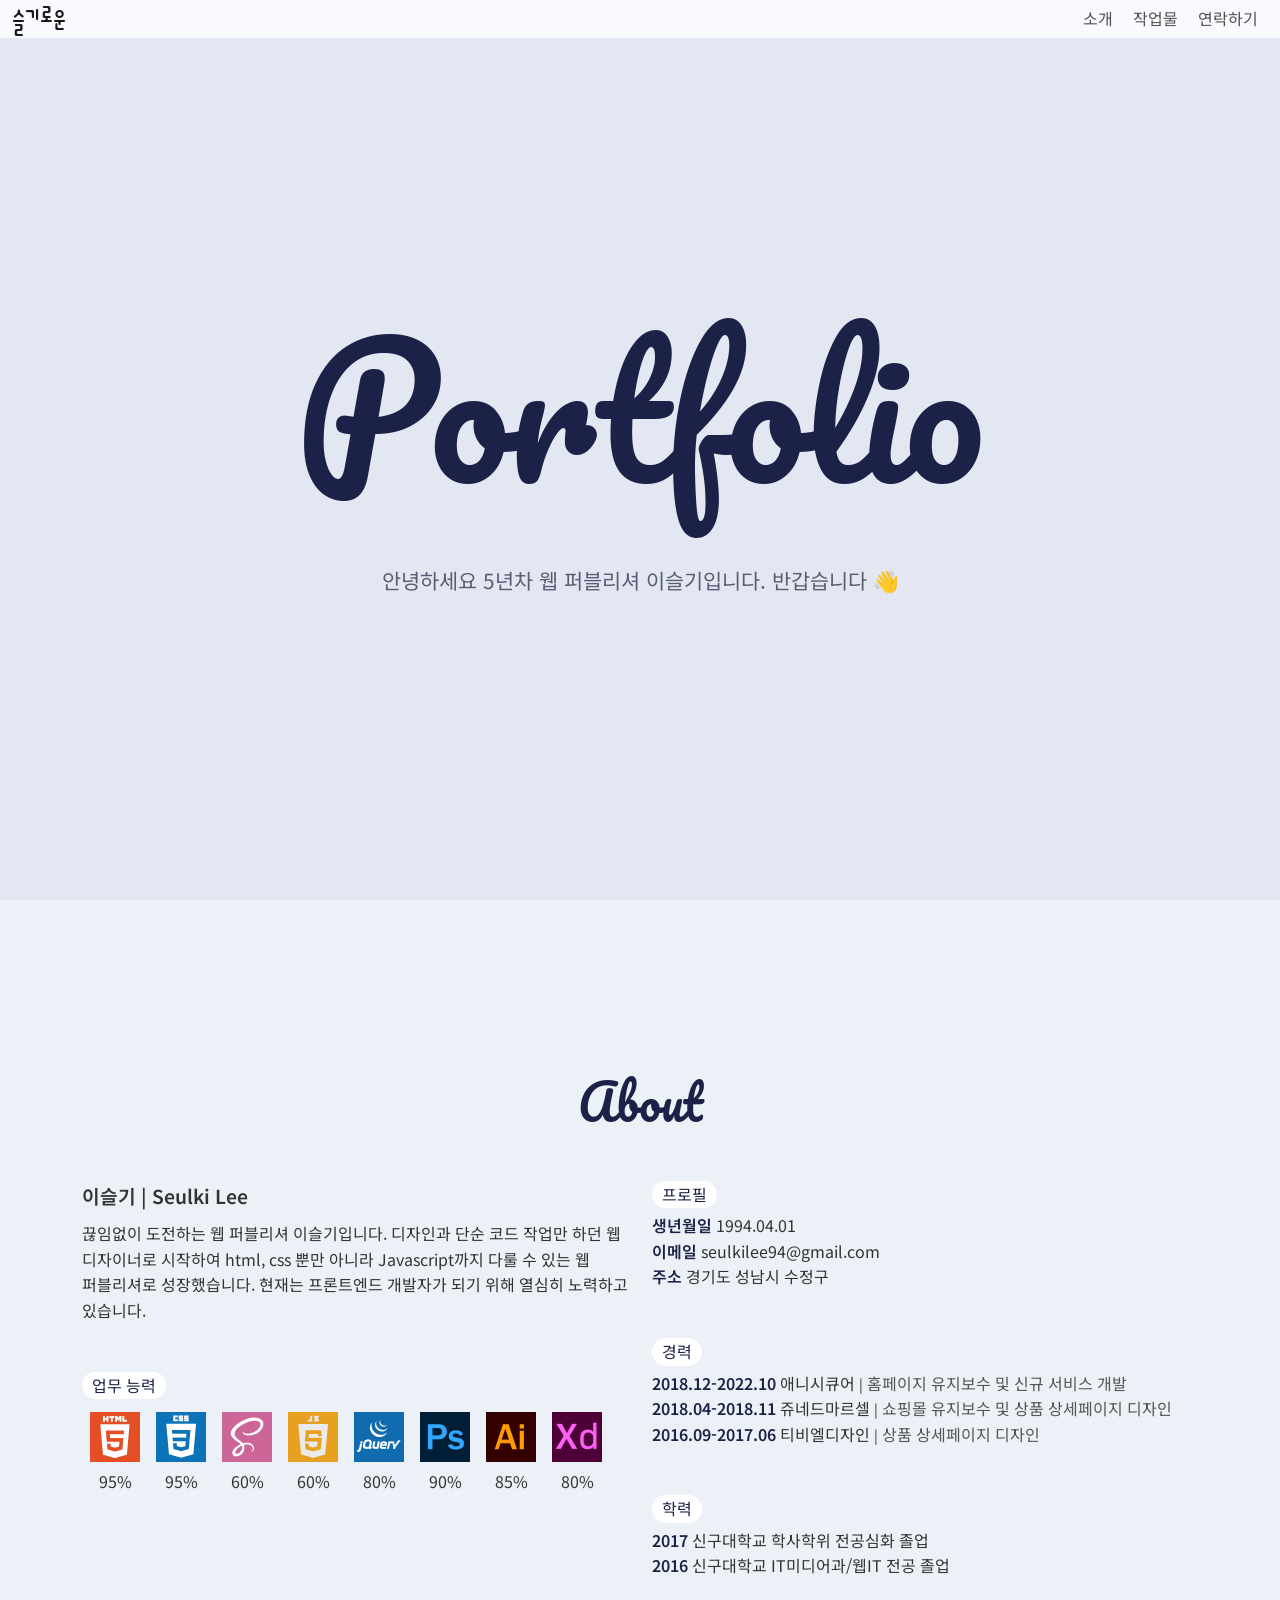
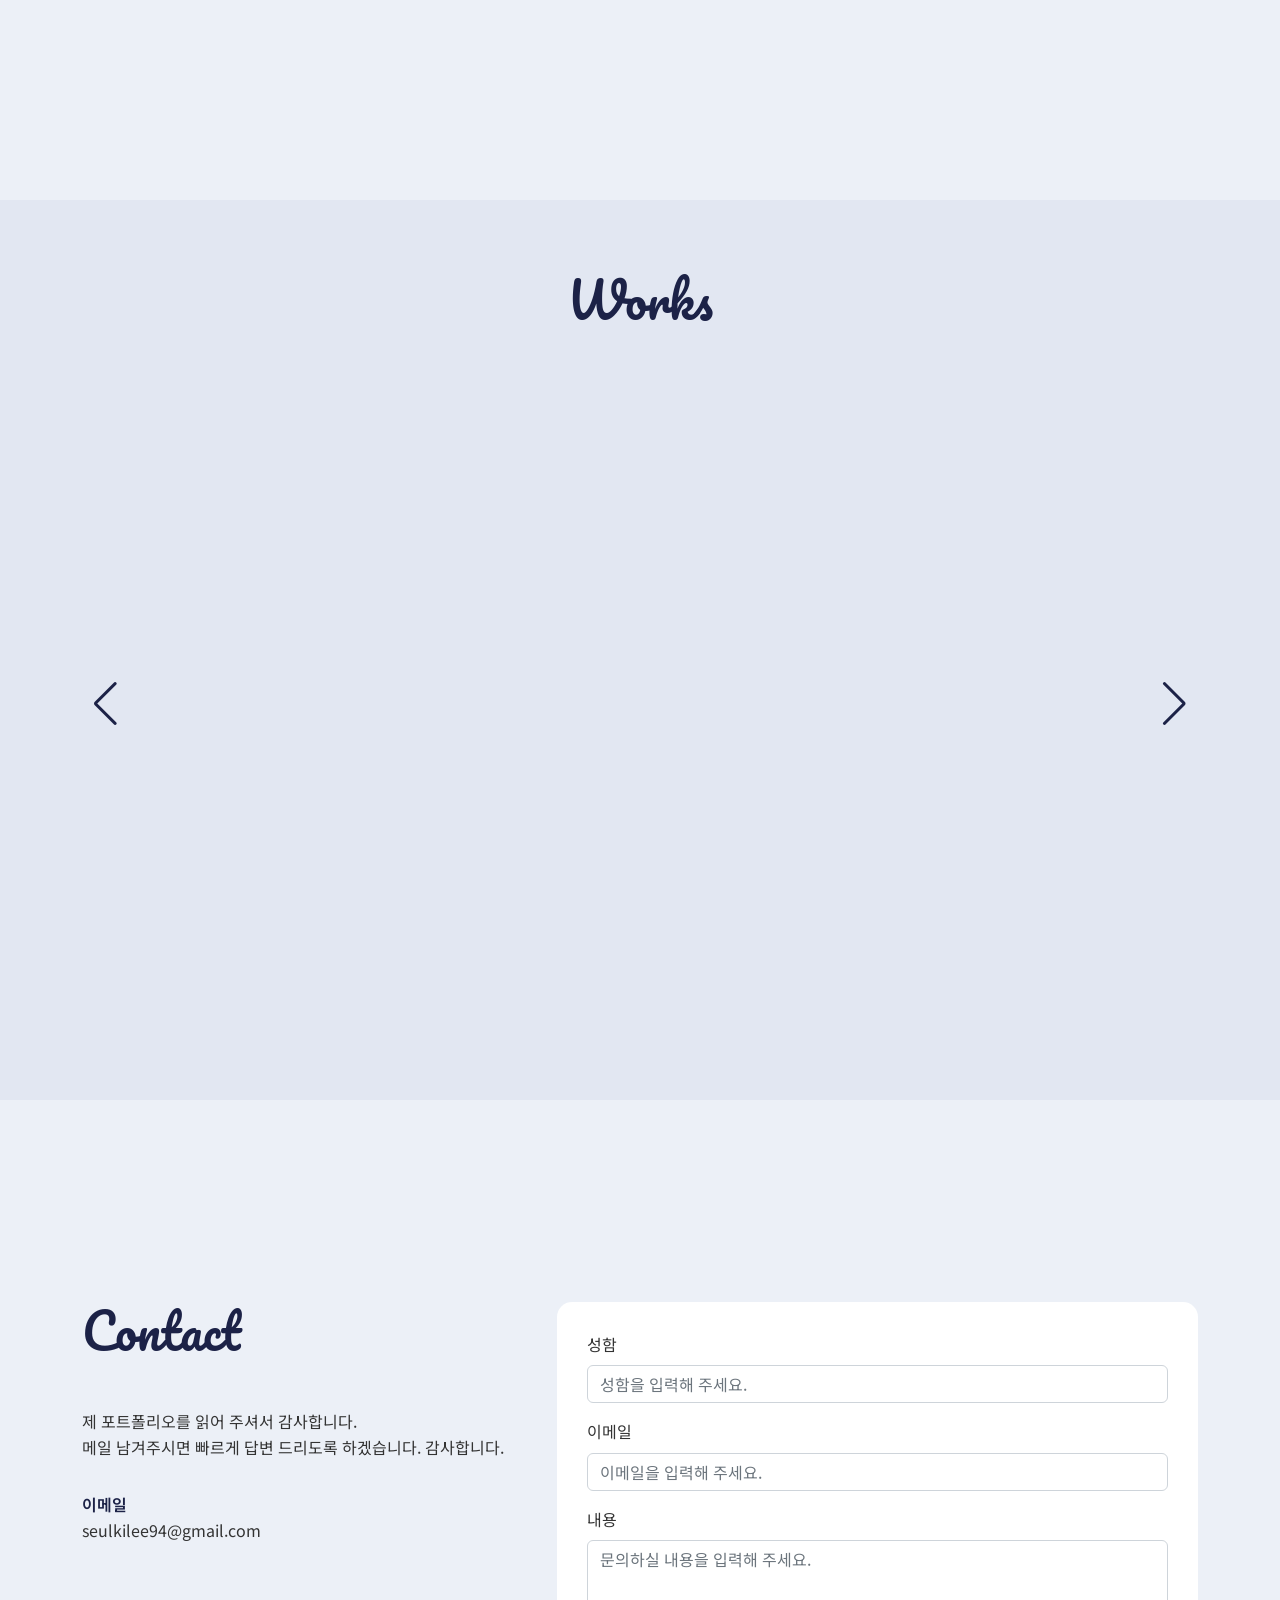
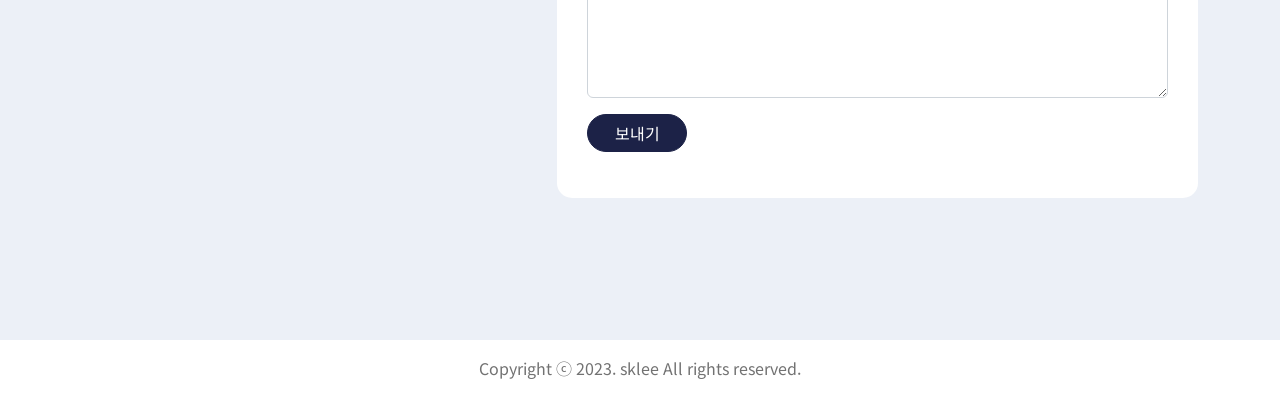
==== index.html @ 282d64cb "portfolio2023 복제" ====
<!DOCTYPE html>
<html lang="ko">
    <head>
        <link rel='shortcut icon'  href='/static/img/favicon.ico'>
        <meta charset="UTF-8">
        <meta http-equiv="X-UA-Compatible" content="IE=edge">
        <meta name="viewport" content="width=device-width,initial-scale=1">
        <meta name="google-site-verification" content="TdDRUBdqo3KtkqnwhYDzbaiox_NkZ30s-08MBdRBMGM">
        <meta name="naver-site-verification" content="d9eaabda7f8cb981f2a577e0f64099176388fdc0">
        <meta name="robots" content="index,follow"> 
        <meta name="googlebot" content="index, follow">
        <meta name="author" content="sklee">
        <meta name="description" content="웹 퍼블리셔 이슬기의 포트폴리오입니다.">
        <meta name="keywords" content="웹디자인, 웹퍼블리셔, 웹, 퍼블리셔, 퍼블리싱, 웹퍼블리셔, 웹퍼블리싱, 프론트엔드, 포트폴리오, 웹포트폴리오">
        <meta property="og:type" content="website">
        <meta property="og:title" content="이슬기 웹 포트폴리오">
        <meta property="og:description" content="웹 퍼블리셔 이슬기의 포트폴리오입니다.">
        <meta property="og:image" content="/static/img/og-img.png">
        <meta property="og:url" content="https://sklee.kr">
        <title>
            이슬기 | 웹 퍼블리셔 포트폴리오
        </title>
        

        <!-- CSS Files -->
        <link href="/static/css/bootstrap.min.css" rel="stylesheet" >
        <link href="/static/css/fullpage.min.css" rel="stylesheet" >
        <link href="/static/css/swiper.min.css" rel="stylesheet" >
        <link href="/static/css/reset.css" rel="stylesheet" >
        <link rel="preconnect" href="https://fonts.googleapis.com">
        <link rel="preconnect" href="https://fonts.gstatic.com" crossorigin>
        <link href="https://fonts.googleapis.com/css2?family=Dongle:wght@400;700&family=Noto+Sans+KR:wght@100;300;400;500;700;900&family=Pacifico&display=swap" rel="stylesheet">

        <link href="/static/css/style.css" rel="stylesheet" >
    </head>
    <body>
        <header>
            <nav class="navbar navbar-expand-lg bg-light fixed-top">
                <div class="container-fluid">
                    <h1 class="header__logo"><a class="navbar-brand" href="#intro" data-menuanchor="intro">슬기로운</a></h1>
                    
                    <h2 class="no-visible">메인 메뉴</h2>
                    <ul class=" d-flex menu" id="topMenu">
                        <li class="nav-item">
                            <a class="nav-link " aria-current="page" href="#about" data-menuanchor="about">소개</a>
                        </li>
                        <li class="nav-item">
                            <a class="nav-link" href="#works" data-menuanchor="works">작업물</a>
                        </li>
                        <li class="nav-item">
                            <a class="nav-link"  href="#contact" data-menuanchor="contact">연락하기</a>
                        </li>
                    </ul>
                </div>
            </nav>
        </header>
        <main id="main">
            <section class="section intro fp-auto-height-responsive" id="intro">
                <div class="container">
                    <h3 class="top-text">Portfolio</h3>
                    <p>안녕하세요 5년차 웹 퍼블리셔 이슬기입니다. 반갑습니다 👋</p>
                </div>
            </section>
            <section class="section about fp-auto-height-responsive" id="about">
                <div class="container">
                    <h3 class="s-title text-center">About</h3>
                    <div class="row">
                        <div class="col-md-6">
                            <div class="info">
                                <p>이슬기 | Seulki Lee</p>
                                <div>끊임없이 도전하는 웹 퍼블리셔 이슬기입니다. 디자인과 단순 코드 작업만 하던 웹 디자이너로 시작하여 html, css 뿐만 아니라 Javascript까지 다룰 수 있는 웹 퍼블리셔로 성장했습니다. 현재는 프론트엔드 개발자가 되기 위해 열심히 노력하고 있습니다.</div>
                            </div>
                            <div class="skill">
                                <div class="title">업무 능력</div>
                                <ul>
                                    <li>
                                        <img src="/static/img/skill1.png" alt="HTML">
                                        <p><span id="count1"></span>%</p>
                                    </li>
                                    <li>
                                        <img src="/static/img/skill2.png" alt="css">
                                        <p><span id="count2"></span>%</p>
                                    </li>
                                    <li>
                                        <img src="/static/img/skill8.png" alt="Sass">
                                        <p><span id="count8"></span>%</p>
                                    </li>
                                    <li>
                                        <img src="/static/img/skill3.png" alt="Javascript">
                                        <p><span id="count3"></span>%</p>
                                    </li>
                                    <li>
                                        <img src="/static/img/skill4.png" alt="jquery">
                                        <p><span id="count4"></span>%</p>
                                    </li>
                                    
                                    <li>
                                        <img src="/static/img/skill5.png" alt="Photoshop">
                                        <p><span id="count5"></span>%</p>
                                    </li>
                                    <li>
                                        <img src="/static/img/skill6.png" alt="Illustrator">
                                        <p><span id="count6"></span>%</p>
                                    </li>
                                    <li>
                                        <img src="/static/img/skill7.png" alt="Xd">
                                        <p><span id="count7"></span>%</p>
                                    </li>
                                </ul>
                            </div>
                        </div>
                        <div class="col-md-6">
                            <div class="profile">
                                <div class="title">프로필</div>
                                <ul>
                                    <li><span>생년월일</span> 1994.04.01</li>
                                    <li><span>이메일</span> seulkilee94@gmail.com</li>
                                    <li><span>주소</span> 경기도 성남시 수정구</li>
                                </ul>
                            </div>
                            <div class="experince">
                                <div class="title">경력</div>
                                <ul>
                                    <li><span>2018.12-2022.10</span> 애니시큐어 <small>|</small> <span>홈페이지 유지보수 및 신규 서비스 개발</span></li>
                                    <li><span>2018.04-2018.11</span> 쥬네드마르셀 <small>|</small>  <span>쇼핑몰 유지보수 및 상품 상세페이지 디자인</span></li>
                                    <li><span>2016.09-2017.06</span> 티비엘디자인 <small>|</small>  <span>상품 상세페이지 디자인</span></li>
                                </ul>
                            </div>
                            <div class="edu">
                                <div class="title">학력</div>
                                <ul>
                                    <li><span>2017</span> 신구대학교 학사학위 전공심화 졸업</li>
                                    <li><span>2016</span> 신구대학교 IT미디어과/웹IT 전공 졸업</li>
                                </ul>
                            </div>
                        </div>
                    </div>
                </div>
            </section>
            <section class="section works fp-auto-height-responsive" id="works" >
                <div class="container">
                    <h3 class="s-title text-center">Works</h3>
                    <div class="swiper mySwiper work-slide">
                        <div class="swiper-wrapper">
                            <div class="swiper-slide" >
                                <div>
                                    <div class="thumb" style="background-image: url(/static/img/thumb1.png);">
                                        <span class="ir-so">2023년 제작한 포트폴리오 화면 캡쳐</span>
                                    </div>
                                    <div class="hover">
                                        <div class="wrap ">
                                            <div class="title">2023 포트폴리오 제작</div>
                                            <div class="overview"> 간단한 소개와 함께 작업물을 보여줄 수 있는 웹 포트폴리오를 제작했습니다. 부트스트랩과 fullPage.js, Swiper등 다양한 오픈소스 라이브러리를 연동하여 구현했습니다. 또한, 연락하기의 입력폼은 구글 스프레드 스크립트 편집기를 활용하여 메일 서버 없이도 메일 전송이 가능하도록 하였으며, 구글 캡챠를 연동하여 스팸 메일 전송이 불가하도록 했습니다. 
                                            </div>
                                            <div class="info">
                                                <div class="date">기간 : 2023.01</div>
                                                <div class="part">참여도 : 웹기획·디자인·퍼블리싱 100% 참여</div>
                                                <div class="skill">사용기술 : HTML, CSS, JavaScript, Photoshop, Illustrator</div>
                                            </div>
                                            <div class="btn-group">
                                                <a href="https://sklee.kr" target="_blank">사이트 바로가기</a>  
                                                <a href="https://github.com/skiiilee/porfolio2023" target="_blank">소스코드 보기</a>  
                                            </div>
                                        </div>
                                    </div>
                                </div>
                            </div>
                            <div class="swiper-slide" >
                                <div>
                                    <div class="thumb" style="background-image: url(/static/img/thumb2.png);">
                                        <span class="ir-so">VR호스트 브랜드 메인페이지 캡쳐</span>
                                    </div>
                                    <div class="hover">
                                        <div class="wrap">
                                            <div class="title">VR호스트 브랜드 런칭 프로젝트</div>
                                            <div class="overview">3D 카메라 판매, 촬영, 웹사이트 구현 서비스를 제공하는 신생 브랜드입니다. 팀 프로젝트로 진행되었으며 홈페이지 웹기획, 디자인, 퍼블리싱 작업과 스마트스토어 배너와 상품 상세페이지 제작 작업을 했습니다. 또한 제가 제작에 참여했던 웹빌더로 홈페이지 구현 후 별도 코드를 추가하는 방식으로 작업했습니다.</div>
                                            <div class="info">
                                                <div class="date">기간 : 2022.08 - 2022.10</div>
                                                <div class="part">참여도 : 웹기획·디자인·퍼블리싱 100% 참여</div>
                                                <div class="skill">사용기술 : 웹빌더, HTML, CSS, JavaScript, Photoshop, Illustrator</div>
                                            </div>
                                            <a href="https://vrhost.co.kr/" target="_blank">사이트 바로가기</a>  
                                        </div>
                                        
                                    </div>
                                </div>
                            </div>
                            <div class="swiper-slide" >
                                <div>
                                    <div class="thumb" style="background-image: url(/static/img/thumb10.png);">
                                        <span class="ir-so">이미지빌더 내부 편집기 화면 캡쳐</span>
                                    </div>
                                    <div class="hover">
                                        <div class="wrap">
                                            <div class="title">이미지빌더 런칭 프로젝트</div>
                                            <div class="overview">포토샵 없이도 상품 상세페이지용 이미지를 제작할 수 있는 이미지 편집기 "이미지빌더" 제작 작업에 참여했습니다. 상세페이지 제작이 가능한 에디터, 제작물 또는 이미지 관리 기능을 제공하는 관리페이지, 이미지빌더 소개 및 매뉴얼을 제공하는 운영 사이트의 웹기획, 디자인, 퍼블리싱 작업을 진행했습니다. <br>이미지빌더는 로그인 후 패널 우측 상단의 '새로 만들기' 버튼을 눌러 에디터로 이동할 수 있습니다.<br><span>(ID : ahndo, PW : img1212!)</span></div>
                                            <div class="info">
                                                <div class="date">기간 : 2020.03 - 2020.06, 2020.12- 2021.02</div>
                                                <div class="part">참여도 : 웹기획·디자인·퍼블리싱 100% 참여</div>
                                                <div class="skill">사용기술 : HTML, CSS, JavaScript, Photoshop, Illustrator</div>
                                            </div>
                                            <div class="btn-group">
                                                <a href="https://ahndo.dothome.co.kr/editor" target="_blank">이미지빌더 바로가기</a>
                                                <a href="https://imagebuilder.dothome.co.kr/" target="_blank">운영사이트 바로가기</a>  
                                            </div>
                                        </div>
                                    </div>
                                </div>
                            </div>
                            <div class="swiper-slide" >
                                <div>
                                    <div class="thumb" style="background-image: url(/static/img/thumb4.png);">
                                        <span class="ir-so">닷홈 결제 페이지 캡쳐</span>
                                    </div>
                                    <div class="hover">
                                        <div class="wrap">
                                            <div class="title">닷홈 결제 개선 프로젝트</div>
                                            <div class="overview">닷홈의 결제페이지 UXUI 개선 작업에 참여했습니다. 결제 페이지 하단에서만 결제 금액이 확인 가능하여 다소 불편했던 부분을 결제 정보 입력 영역은 좌측에, 결제 금액 영역을 우측에 두어 상품 옵션을 변경하거나 부가 서비스를 추가할 때 가격을 바로 확인할 수 있도록 개선했습니다.</div>
                                            <div class="info">
                                                <div class="date">기간 : 2020.07 - 2020.09</div>
                                                <div class="part">참여도 : 웹기획·디자인·퍼블리싱 100% 참여</div>
                                                <div class="skill">사용기술 : HTML, CSS, JavaScript, Photoshop</div>
                                            </div> 
                                        </div>
                                    </div>
                                </div>
                            </div>
                            <div class="swiper-slide" >
                                <div>
                                    <div class="thumb" style="background-image: url(/static/img/thumb9.png);">
                                        <span class="ir-so">닷홈빌더 내부 편집기 화면 캡쳐</span>
                                    </div>
                                    <div class="hover">
                                        <div class="wrap">
                                            <div class="title">닷홈빌더 런칭 프로젝트</div>
                                            <div class="overview">코딩 없이 홈페이지를 제작할 수 있는 웹빌더 "닷홈빌더" 제작 작업에 참여했습니다. 홈페이지 관리 기능을 제공하는 관리자 페이지와 페이지 제작이 가능한 에디터, 공지사항과 매뉴얼 등을 제공하는 운영 사이트의 웹기획, 디자인, 퍼블리싱 작업을 진행했습니다. 또한 런칭 후에도 닷홈빌더 유지보수와 운영사이트 컨텐츠 관리를 지속적으로 진행했습니다.
                                                <br> 닷홈빌더는 로그인 후 메뉴의 관리( <svg xmlns="http://www.w3.org/2000/svg" viewBox="0 0 640 512"><!--! Font Awesome Pro 6.2.1 by @fontawesome - https://fontawesome.com License - https://fontawesome.com/license (Commercial License) Copyright 2022 Fonticons, Inc. --><path d="M224 256c-70.7 0-128-57.3-128-128S153.3 0 224 0s128 57.3 128 128s-57.3 128-128 128zm-45.7 48h91.4c11.8 0 23.4 1.2 34.5 3.3c-2.1 18.5 7.4 35.6 21.8 44.8c-16.6 10.6-26.7 31.6-20 53.3c4 12.9 9.4 25.5 16.4 37.6s15.2 23.1 24.4 33c15.7 16.9 39.6 18.4 57.2 8.7v.9c0 9.2 2.7 18.5 7.9 26.3H29.7C13.3 512 0 498.7 0 482.3C0 383.8 79.8 304 178.3 304zM436 218.2c0-7 4.5-13.3 11.3-14.8c10.5-2.4 21.5-3.7 32.7-3.7s22.2 1.3 32.7 3.7c6.8 1.5 11.3 7.8 11.3 14.8v30.6c7.9 3.4 15.4 7.7 22.3 12.8l24.9-14.3c6.1-3.5 13.7-2.7 18.5 2.4c7.6 8.1 14.3 17.2 20.1 27.2s10.3 20.4 13.5 31c2.1 6.7-1.1 13.7-7.2 17.2l-25 14.4c.4 4 .7 8.1 .7 12.3s-.2 8.2-.7 12.3l25 14.4c6.1 3.5 9.2 10.5 7.2 17.2c-3.3 10.6-7.8 21-13.5 31s-12.5 19.1-20.1 27.2c-4.8 5.1-12.5 5.9-18.5 2.4l-24.9-14.3c-6.9 5.1-14.3 9.4-22.3 12.8l0 30.6c0 7-4.5 13.3-11.3 14.8c-10.5 2.4-21.5 3.7-32.7 3.7s-22.2-1.3-32.7-3.7c-6.8-1.5-11.3-7.8-11.3-14.8V454.8c-8-3.4-15.6-7.7-22.5-12.9l-24.7 14.3c-6.1 3.5-13.7 2.7-18.5-2.4c-7.6-8.1-14.3-17.2-20.1-27.2s-10.3-20.4-13.5-31c-2.1-6.7 1.1-13.7 7.2-17.2l24.8-14.3c-.4-4.1-.7-8.2-.7-12.4s.2-8.3 .7-12.4L343.8 325c-6.1-3.5-9.2-10.5-7.2-17.2c3.3-10.6 7.7-21 13.5-31s12.5-19.1 20.1-27.2c4.8-5.1 12.4-5.9 18.5-2.4l24.8 14.3c6.9-5.1 14.5-9.4 22.5-12.9V218.2zm92.1 133.5c0-26.5-21.5-48-48.1-48s-48.1 21.5-48.1 48s21.5 48 48.1 48s48.1-21.5 48.1-48z"/></svg>) 버튼을 눌러 관리자 페이지로 이동한 뒤 상단 메뉴의 디자인 버튼을 눌러 에디터로 이동할 수 있습니다. <span>(ID : ahn1, PW : test1234)</span></div>
                                            <div class="info">
                                                <div class="date">기간 : 2020.01 - 2020.02, 2020.08 - 2020.12</div>
                                                <div class="part">참여도 : 웹기획·디자인·퍼블리싱 100% 참여</div>
                                                <div class="skill">사용기술 : HTML, CSS, JavaScript, Photoshop, Illustrator</div>
                                            </div>
                                            <div class="btn-group">
                                                <a href="http://ahn.dothome.co.kr/" target="_blank">닷홈빌더 바로가기</a>  
                                                <a href="https://builder20.dothome.co.kr/" target="_blank">운영사이트 바로가기</a>  
                                            </div>
                                        </div>
                                    </div>
                                </div>
                            </div>
                            <div class="swiper-slide" >
                                <div>
                                    <div class="thumb" style="background-image: url(/static/img/thumb6.jpg);">
                                        <span class="ir-so">닷홈빌더의 건축 템플릿 메인페이지 캡쳐</span>
                                    </div>
                                    <div class="hover">
                                        <div class="wrap">
                                            <div class="title">닷홈빌더 템플릿 제작</div>
                                            <div class="overview">사용자에게 배포하는 닷홈빌더 홈페이지 템플릿을 제작했습니다. 웹기획과 디자인 작업 후 닷홈빌더를 사용하여 홈페이지를 구현했습니다. 사용자가 쉽게 수정하여 사용할 수 있도록 별도 코드를 추가하지 않고 닷홈빌더 제공 기능으로만 구현했습니다. (현재 닷홈에서 제공 중인 템플릿 중 렌트카를 제외한 모든 템플릿을 작업했습니다.)
                                            </div>
                                            <div class="info">
                                                <div class="date">기간 : 2021.12 - 2022.09</div>
                                                <div class="part">참여도 : 웹기획·디자인·웹빌더로 구현 100% 참여</div>
                                                <div class="skill">사용기술 : 닷홈빌더, Photoshop, Illustrator</div>
                                            </div>
                                            <a href="https://www.dothome.co.kr/homepage/theme.php" target="_blank">템플릿 바로가기</a>  
                                        </div>
                                    </div>
                                </div>
                            </div>
                            <div class="swiper-slide" >
                                <div>
                                    <div class="thumb" style="background-image: url(/static/img/thumb5.png);">
                                        <span class="ir-so">상품 상세페이지 템플릿 예시 이미지</span>
                                    </div>
                                    <div class="hover">
                                        <div class="wrap">
                                            <div class="title">상품 상세페이지 템플릿 제작</div>
                                            <div class="overview">
                                                이미지와 텍스트만 변경하여 사용할 수 있도록 상품 상세페이지 포토샵 템플릿을 제작했습니다. 패션, 음식, 화장품 등 다양한 카테고리의 템플릿들을 제작했습니다. 또한 초보자도 쉽게 사용할 수 있도록 각 템플릿마다 맞춤 설명서를 함께 배포했습니다.
                                            </div>
                                            <div class="info">
                                                <div class="date">기간 : 2019.01 - 2019.02</div>
                                                <div class="part">참여도 : 기획·디자인 100% 참여</div>
                                                <div class="skill">사용기술 : Photoshop</div>
                                            </div> 
                                        </div>
                                    </div>
                                </div>
                            </div>
                            <div class="swiper-slide" >
                                <div>
                                    <div class="thumb" style="background-image: url(/static/img/thumb3.png);">
                                        <span class="ir-so">2018년 제작한 포트폴리오 화면 캡쳐</span>
                                    </div>
                                    <div class="hover">
                                        <div class="wrap">
                                            <div class="title">2018 포트폴리오 제작</div>
                                            <div class="overview"> 작업물을 보여줄 수 있는 웹 디자인 포트폴리오를 제작했습니다. 부트스트랩을 사용하여 반응형으로 구현하였으며, 썸네일을 클릭하면 전체 페이지 모달로 작업 내용을 볼 수 있게 했습니다. 
                                            </div>
                                            <div class="info">
                                                <div class="date">기간 : 2018.04</div>
                                                <div class="part">참여도 : 웹기획·디자인·퍼블리싱 100% 참여</div>
                                                <div class="skill">사용기술 : HTML, CSS, JavaScript, Photoshop, Illustrator</div>
                                            </div>
                                            <a href="https://seulkilee.cafe24.com/" target="_blank">사이트 바로가기</a>  
                                        </div>
                                    </div>
                                </div>
                            </div>
                            <div class="swiper-slide" >
                                <div>
                                    <div class="thumb" style="background-image: url(/static/img/thumb8.png);">
                                    </div>
                                    <div class="hover">
                                        <div class="wrap">
                                            <div class="title">BenQ 홈페이지 가상 리뉴얼</div>
                                            <div class="overview">영상기기 업체 BenQ사의 홈페이지를 반응형으로 가상 리뉴얼했습니다. 웹사이트 제작 시 오픈소스를 전혀 사용하지 않고 미디어쿼리를 이용한 반응형 레이아웃과 원페이지 스크롤을 구현했습니다.
                                            </div>
                                            <div class="info">
                                                <div class="date">기간 : 2018.04</div>
                                                <div class="part">참여도 : 웹기획·디자인·퍼블리싱 100% 참여</div>
                                                <div class="skill">사용기술 : HTML, CSS, JavaScript, Photoshop, Illustrator</div>
                                            </div>
                                            <a href="/benq/" target="_blank">사이트 바로가기</a>  
                                        </div>
                                    </div>
                                </div>
                            </div>
                            <div class="swiper-slide" >
                                <div>
                                    <div class="thumb" style="background-image: url(/static/img/thumb6.png);">
                                    </div>
                                    <div class="hover">
                                        <div class="wrap">
                                            <div class="title">플래시게임 'FLASHLIGHT' 프로젝트</div>
                                            <div class="overview"> 대학시절 졸업 작품 팀 프로젝트로 아두이노 빛센서 연동 플래시게임을 제작했습니다. 공포 게임으로 어두운 화면에 플래시라이트를 비춰  단서를 찾아내는 게임입니다. 모니터 주위에 아두이노 빛 센서를 붙여 빛을 비추면 해당 부분만 밝아지도록 구현했습니다. <br>(현재는 어도비 플래시플레이어 지원이 중단되어 게임 플레이가 불가합니다.)
                                            </div>
                                            <div class="info">
                                                <div class="date">기간 : 2015</div>
                                                <div class="part">참여도 : 액션스크립트 코딩 90% 참여</div>
                                                <div class="skill">사용기술 : 액션스크립트 3.0</div>
                                            </div>
                                        </div>
                                    </div>
                                </div>
                            </div>
                            <div class="swiper-slide" >
                                <div>
                                    <div class="thumb" style="background-image: url(/static/img/thumb7.png);">
                                    </div>
                                    <div class="hover">
                                        <div class="wrap">
                                            <div class="title">플래시게임 '4교시' 프로젝트</div>
                                            <div class="overview">대학 재학 시절 창의 대회 팀 프로젝트로 마이크를 연동한 플래시 게임을 제작했습니다. 게임 주인공인 선생님이 떠드는 아이들에게 호통을 쳐 조용히 하게 하는 게임으로 데시벨이 높을수록 조용해지는 아이들이 많아집니다. 시간에 따라 게이지가 줄어들며, 떠드는 아이가 많을수록 게이지 속도가 빨라지도록 만들었습니다. <br>(현재는 어도비 플래시플레이어 지원이 중단되어 게임 플레이가 불가합니다.)
                                            </div>
                                            <div class="info">
                                                <div class="date">기간 : 2014</div>
                                                <div class="part">참여도 : 액션스크립트 코딩 100%, 디자인 90% 참여</div>
                                                <div class="skill">사용기술 : 액션스크립트 3.0, Photoshop</div>
                                            </div>
                                        </div>
                                    </div>
                                </div>
                            </div>
                        </div>
                        <div class="swiper-button-next"></div>
                        <div class="swiper-button-prev"></div>
                        <div class="swiper-caption">
                            <div class="caption"></div>
                        </div>
                    </div>
                </div>    
                
            </section>

            <section class="section contact fp-auto-height-responsive"  id="contact">
                <div class="container">
                    <div class="row">
                        <div class="col-md-6 col-lg-5 left">
                            <h3 class="s-title ">Contact</h3>
                            <div>제 포트폴리오를 읽어 주셔서 감사합니다. <br>메일 남겨주시면 빠르게 답변 드리도록 하겠습니다. 감사합니다. </div>
                            <ul>
                                
                                <li><p>이메일</p> seulkilee94@gmail.com</li>
                            </ul>
                        </div>
                        <div class="col-md-6 col-lg-7">
                            <div class="wrap">
                                <form class="gform" method="POST" data-email="seulkilee94@gmail.com" action="https://script.google.com/macros/s/AKfycbwdr9bhptOoTLmZGAeFE096iohg-xTa6QT9FHnaEPopBcZKk11b-Lq4C3QccdZZj_zm/exec" onsubmit="check();">
                                    <div class="mb-3">
                                        <label for="name" class="form-label">성함</label>
                                        <input type="text" class="form-control" id="name" name="name" placeholder="성함을 입력해 주세요." required > 
                                    </div>
                                    <div class="mb-3">
                                        <label for="email" class="form-label">이메일</label>
                                        <input type="email" class="form-control" id="email" name="email" placeholder="이메일을 입력해 주세요." required >
                                    </div>
                                    <div class="mb-3">
                                        <label for="content" class="form-label">내용</label>
                                        <textarea class="form-control" id="content" name="content" rows="6" placeholder="문의하실 내용을 입력해 주세요." required ></textarea>
                                    </div>
                                    <input type="hidden" id="g-recaptcha" name="g-recaptcha">
                                    <div>
                                        <button type="submit" class="btn btn-primary mb-3 m-button">보내기</button>
                                    </div>
                                </form>
                            </div>
                        </div>
                    </div>
                </div>
            </section>
            
        </main>
      
        <footer class="footer">
            <div class="container-fluid">
                 <div class="text-center">
                     Copyright ⓒ 2023. sklee All rights reserved.
                 </div>
            </div>
         </footer>


        <!--    JS Files   -->
        <script src="/static/js/jquery-3.6.3.min.js"></script>
        <script src="/static/js/bootstrap.min.js"></script>
        <script src="/static/js/swiper.min.js" ></script>
        <script src="https://www.google.com/recaptcha/api.js?render=6LfIHtEjAAAAAP_CZ_umI3k7exH9vcJAMZcEPTzt"></script>
        <script src="/static/js/form-submission-handler.js" ></script>
        
        <script>
            var pcCheck;
            $(document).ready(function() {
                $('.grecaptcha-badge').hide();

                // 화면 크기가 768 이상일 때만 스크롤 이벤트 동작하도록 화면 크기 체크
                if($(window).width() > 768) {
                    pcPageScroll();
                }else{
                    mobilePageScroll();
                }
                $(window).resize(function() {
                    if($(window).width() > 768) {
                        $(window).off('scroll');
                        $('#main section, footer').off('mousewheel');
                        pcPageScroll();
                    }else{
                        $('#main section, footer').off('mousewheel');
                        $(window).off('scroll');
                        mobilePageScroll();
                    }
                });
            });

            // 업무 능력 숫자 카운터
            function counter(id, start, end, duration) {
                let obj = document.getElementById(id),
                current = start,
                range = end - start,
                increment = end > start ? 1 : -1,
                step = Math.abs(Math.floor(duration / range)),
                timer = setInterval(() => {
                    current += increment;
                    obj.textContent = current;
                    if (current == end) {
                    clearInterval(timer);
                    }
                }, step);
            }
            function pcPageScroll(){
                var pageCount = $('#main section').length;
                $('#main section, footer').on('mousewheel', function(event) {
                    event.preventDefault();
                    var currentPage = $(this).index();
                    //스크롤 올릴 때
                    if(event.originalEvent.wheelDelta > 0){
                        if(currentPage > 0){
                            var prev = $(this).prev().offset().top;
                            $('html,body').stop().animate({scrollTop:prev},100);
                            currentPage--;
                        }
                    //스크롤 내릴 때
                    }else if(event.originalEvent.wheelDelta < 0){
                        if(currentPage < pageCount-1){
                            var next = $(this).next().offset().top;
                            $('html,body').stop().animate({scrollTop:next},100);
                            currentPage++;
                            
                        }
                    }
                    if(currentPage == 0 ){
                        //인트로일때는 메뉴에 활성화 표시 안함
                        $('.menu .nav-item a').removeClass('active');
                    }
                    else{
                        // 현재 보이는 화면의 메뉴에 활성화 표시
                        $('.menu .nav-item a').removeClass('active');
                        $('.menu .nav-item').eq(currentPage-1).find('a').addClass('active');

                        //소개 영역이 보일때마다 업무 카운터 동작
                        if(currentPage == 1){
                            counter("count1", 0, 95, 2000);
                            counter("count2", 0, 95, 2000);
                            counter("count3", 0, 60, 2000);
                            counter("count4", 0, 80, 2000);
                            counter("count5", 0, 90, 2000);
                            counter("count6", 0, 85, 2000);
                            counter("count7", 0, 80, 2000);
                            counter("count8", 0, 60, 2000);
                        }

                        //연락하기 섹션이 보일 때만 구글캡챠 뱃지 표시
                        if(currentPage == 3){ 
                            $('.grecaptcha-badge').show();
                        }else{
                            $('.grecaptcha-badge').hide();
                        }
                    }
                });
                
            }
            function mobilePageScroll(){
                var allid= ['intro', 'about', 'works', 'contact'];
                $(window).on('scroll',function(){
                    $('.section').each(function(){
                        if($(window).scrollTop() > $(this).offset().top-300){
                            var sectionId=$(this).attr('id');
                            var index = allid.indexOf(sectionId);
                            if(index == 0){
                                $('.menu .nav-link').removeClass('active');
                            }else{
                                $('.menu .nav-link').removeClass('active');
                                $('.menu .nav-item').eq(index-1).find('a').addClass('active');
                            }
                            

                        }
                    });
                });
                counter("count1", 0, 95, 2000);
                counter("count2", 0, 95, 2000);
                counter("count3", 0, 60, 2000);
                counter("count4", 0, 80, 2000);
                counter("count5", 0, 90, 2000);
                counter("count6", 0, 85, 2000);
                counter("count7", 0, 80, 2000);
                counter("count8", 0, 60, 2000);
            }
            $(document).ready(function() {
                var swiper = new Swiper(".work-slide", {
                    effect: "cards",
                    loop: true,
                    grabCursor: true,
                    loopFillGroupWithBlank: false,
                    navigation: {
                        nextEl: ".swiper-button-next",
                        prevEl: ".swiper-button-prev",
                    },
                    on: {
                        transitionStart: function () {
                            var swiper = this;
                            var caption= $('.swiper-slide-active').find('.wrap').html();
                            $('.swiper-caption .caption').html('<div class="wrap">'+caption+'</div>');
                        }
                    }
                });
                counter("count1", 0, 95, 2000);
                counter("count2", 0, 95, 2000);
                counter("count3", 0, 60, 2000);
                counter("count4", 0, 80, 2000);
                counter("count5", 0, 90, 2000);
                counter("count6", 0, 85, 2000);
                counter("count7", 0, 80, 2000);
                counter("count8", 0, 60, 2000);

            });
            function check() {
                var email = document.getElementById("email").value;
                var name= document.getElementById("name").value;
                var name= document.getElementById("content").value;
                if (email != "") {
                    var exptext = /^[A-Za-z0-9_\.\-]+@[A-Za-z0-9\-]+\.[A-Za-z0-9\-]+/;
                    if (exptext.test(email) == false) {
                        //이메일 형식이 알파벳+숫자@알파벳+숫자.알파벳+숫자 형식이 아닐경우			
                        alert("메일 주소를 다시 확인해 주세요.");
                        document.formtag.email.focus();
                        return false;
                    }else{
                        if(name !="" || name !="") {
                            alert("메일을 보냈습니다.");
                        }
                    }
                }
                return true;
            }
            grecaptcha.ready(function() {
                grecaptcha.execute('6LfIHtEjAAAAAP_CZ_umI3k7exH9vcJAMZcEPTzt', {action: 'homepage'}).then(function(token) {
                    // 토큰을 받아다가 g-recaptcha 에다가 값을 넣어줍니다.
                    document.getElementById('g-recaptcha').value = token;
                });
                $('.grecaptcha-badge').hide();
            });
        </script>
    </body>

    
</html>
---- static/css/style.css ----
@charset "UTF-8";
/*변수*/
/*반응형 화면 크기*/
/* 키보드로 버튼에 포커스 시 */
a:focus-visible, button:focus-visible {
  outline: 3px solid #000 !important;
}

/* 마우스, 터치로 버튼에 포커스 시 */
a:focus:not(:focus-visible), button:focus:not(:focus-visible) {
  outline: none;
}

/*반응형, 브라우저 크기가 991px 이하일때*/
/*반응형, 브라우저 크기가 767px 이하일때*/
/* 백그라운드 이미지 설명 텍스트 */
.ir-so {
  overflow: hidden;
  position: absolute;
  width: 0;
  height: 0;
  line-height: 0;
  text-indent: -9999px;
}

body {
  font-family: "Noto Sans KR", sans-serif;
  color: #333;
  line-height: 1.6;
  word-break: keep-all;
}

small {
  font-size: 0.875em;
}

.no-visible {
  overflow: hidden;
  width: 0;
  height: 0;
}

.navbar {
  z-index: 100 !important;
  background-color: rgba(255, 255, 255, 0.8) !important;
  padding: 0;
}
.navbar .navbar-nav {
  display: flex;
  align-content: flex-end;
}
.navbar .navbar-brand {
  font-family: "Dongle", sans-serif;
  font-size: 2em;
}
.navbar .menu a {
  padding: 0 10px;
  color: rgb(82, 82, 82);
  display: inline-block;
}
.navbar .menu a.active {
  color: #1c2247;
  font-weight: 600;
}
.navbar .menu a:hover {
  color: #1c2247;
}

.section {
  display: flex;
  justify-content: center;
  align-items: center;
  min-height: 100vh;
}
.section .s-title {
  font-size: 3em;
  font-family: "Pacifico", cursive;
  color: #1c2247;
  padding-bottom: 50px;
}

.intro {
  text-align: center;
  background-color: #e2e7f2;
}
.intro .top-text {
  font-family: "Pacifico", cursive;
  font-size: 11em;
  font-weight: normal;
  color: #1c2247;
}
.intro p {
  margin-top: 50px;
  color: #5a5e75;
  font-size: 1.3em;
}

.about {
  background-color: #ecf0f7;
}
.about .info {
  padding-bottom: 3em;
}
.about .info p {
  font-size: 1.2em;
  font-weight: 600;
  padding-bottom: 10px;
}
.about .title {
  background: #fff;
  display: inline-block;
  border-radius: 30px;
  padding: 1px 10px;
  color: #1c2247;
  margin-bottom: 5px;
}
.about .experince, .about .profile, .about .edu, .about .skill {
  padding-bottom: 3em;
}
.about .experince span, .about .profile span, .about .edu span {
  font-weight: 600;
  color: #1c2247;
}
.about .experince span:last-of-type {
  font-weight: 400;
  color: rgb(85, 85, 85);
}
.about .experince small {
  vertical-align: text-bottom;
}
.about .skill ul {
  display: flex;
  flex-wrap: wrap;
}
.about .skill ul li {
  padding: 8px;
}
.about .skill ul li img {
  width: 50px;
}
.about .skill ul li p {
  text-align: center;
}

.btn-group {
  flex-wrap: wrap;
  align-items: center;
  justify-content: center;
}

.btn-group a {
  margin: 5px 10px 5px 0;
}

.works {
  background-color: #e2e7f2;
}

.work-slide {
  height: calc(100vh - 250px);
  padding: 0 150px;
  overflow: hidden;
}
.work-slide .swiper-slide {
  background: #fff;
  border-radius: 30px;
  box-shadow: rgba(0, 0, 0, 0.1) 0px 10px 10px;
}
.work-slide .swiper-slide .thumb {
  background-size: cover;
  background-position: top center;
  position: absolute;
  width: 100%;
  height: 100%;
}
.work-slide .swiper-slide .hover {
  opacity: 0;
  position: absolute;
  width: 100%;
  height: 100%;
  top: 0;
  background: rgba(0, 0, 0, 0.9);
  color: #fff;
  transition: 0.2s;
  text-align: center;
  padding: 30px 150px;
  display: flex;
  align-items: center;
  align-content: center;
}
.work-slide .swiper-slide .hover .wrap {
  width: 100%;
}
.work-slide .swiper-slide .hover .wrap .title {
  font-size: 1.3em;
  font-weight: 600;
}
.work-slide .swiper-slide .hover .wrap .overview {
  padding: 1em 0;
  font-size: 0.9em;
}
.work-slide .swiper-slide .hover .wrap .overview svg {
  width: 16px;
  fill: #fff;
}
.work-slide .swiper-slide .hover .wrap .overview span {
  word-break: keep-all;
  display: inline-block;
}
.work-slide .swiper-slide .hover .wrap .info {
  padding: 1em 0 2em;
  font-size: 0.9em;
}
.work-slide .swiper-slide .hover .wrap a {
  border: 1px solid rgb(101, 211, 255);
  border-radius: 30px;
  background: none;
  color: rgb(101, 168, 255);
  text-decoration: none;
  padding: 6px 20px;
  display: inline-block;
}
.work-slide .swiper-slide .hover .wrap a:hover {
  background: rgb(101, 168, 255);
  color: #fff;
}
.work-slide .swiper-button-next, .work-slide .swiper-button-prev {
  color: #1c2247;
}
.work-slide .swiper-caption {
  display: none;
}

.swiper-slide-visible .hover:hover {
  opacity: 1;
}

.contact {
  background-color: #ecf0f7;
}
.contact .left div:not(.s-title) {
  padding-bottom: 2em;
}
.contact .left ul li {
  padding-bottom: 1em;
}
.contact .left ul li p {
  color: #1c2247;
  font-weight: 600;
}
.contact .wrap {
  background: #fff;
  padding: 30px;
  border-radius: 15px;
}

.m-button {
  background: #1c2247;
  color: #fff;
  border-color: #1c2247;
  min-width: 100px;
  border-radius: 30px;
  padding: 6px 20px;
  transition: 0.2s;
  text-decoration: none;
  font-size: 1em;
  display: inline-block;
}

.m-button:hover {
  background: #333961;
  border-color: #333961;
}

.m-button:active {
  background-color: #333961 !important;
  border-color: #333961 !important;
}

.navbar-toggler {
  border: none;
  background-color: none;
}

footer {
  color: rgb(114, 114, 114);
  padding: 1em 0;
  background: #fff;
  width: 100%;
  height: 60px;
  margin-top: -60px;
}

@media (max-width: 991px) {
  .fp-responsive .fp-auto-height-responsive .fp-slide,
.fp-responsive .fp-auto-height-responsive .fp-tableCell,
.fp-responsive .fp-auto-height-responsive.fp-section {
    height: auto !important;
    min-height: calc(100vh - 55px);
  }
  .intro .top-text {
    font-size: 9em;
  }
  .section .s-title {
    font-size: 2.4em;
  }
  .works {
    padding: 0 6px;
  }
  .works .work-slide {
    height: 100%;
    padding: 0 40px;
  }
  .works .work-slide .swiper-slide .thumb {
    height: 400px;
    position: relative;
  }
  .works .work-slide .swiper-slide .hover {
    display: none;
  }
  .work-slide .swiper-caption {
    display: block;
  }
  .work-slide .swiper-caption .wrap {
    padding-top: 60px;
  }
  .work-slide .swiper-caption .wrap .title {
    font-size: 1.3em;
    font-weight: 600;
  }
  .work-slide .swiper-caption .wrap .overview {
    padding: 1em 0 0;
    font-size: 0.9em;
  }
  .work-slide .swiper-caption .wrap .overview svg {
    width: 16px;
    fill: #333;
  }
  .work-slide .swiper-caption .wrap .overview span {
    word-break: break-all;
    display: inline-block;
  }
  .work-slide .swiper-caption .wrap .info {
    padding: 1em 0 2em;
    font-size: 0.9em;
  }
  .work-slide .swiper-caption .wrap a {
    background: #1c2247;
    color: #fff;
    border-color: #1c2247;
    min-width: 100px;
    border-radius: 30px;
    padding: 6px 20px;
    transition: 0.2s;
    text-decoration: none;
    font-size: 1em;
    display: inline-block;
  }
  .work-slide .swiper-caption .wrap a:hover {
    background: #333961;
    border-color: #333961;
  }
  .work-slide .swiper-caption .wrap a:active {
    background-color: #333961 !important;
    border-color: #333961 !important;
  }
  .work-slide .swiper-button-next {
    right: 0;
  }
  .work-slide .swiper-button-prev {
    left: 0;
  }
}
@media (max-width: 767px) {
  .fp-responsive .fp-auto-height-responsive .fp-slide,
.fp-responsive .fp-auto-height-responsive .fp-tableCell,
.fp-responsive .fp-auto-height-responsive.fp-section {
    min-height: 100vh;
  }
  .intro .top-text {
    font-size: 4em;
  }
  body {
    font-size: 14px;
  }
  .section {
    padding: 50px 0;
  }
  .section .s-title {
    font-size: 1.9em;
  }
  .contact {
    padding-bottom: 105px !important;
  }
  .contact .s-title {
    text-align: center;
  }
  .contact .left {
    padding-bottom: 2em;
  }
  .contact .wrap {
    padding: 15px;
  }
  footer {
    padding: 1em 0;
    height: 50px;
    margin-top: -50px;
  }
}
@media (max-width: 474px) {
  .works .work-slide .swiper-slide .thumb {
    height: 300px;
    position: relative;
  }
}/*# sourceMappingURL=style.css.map */
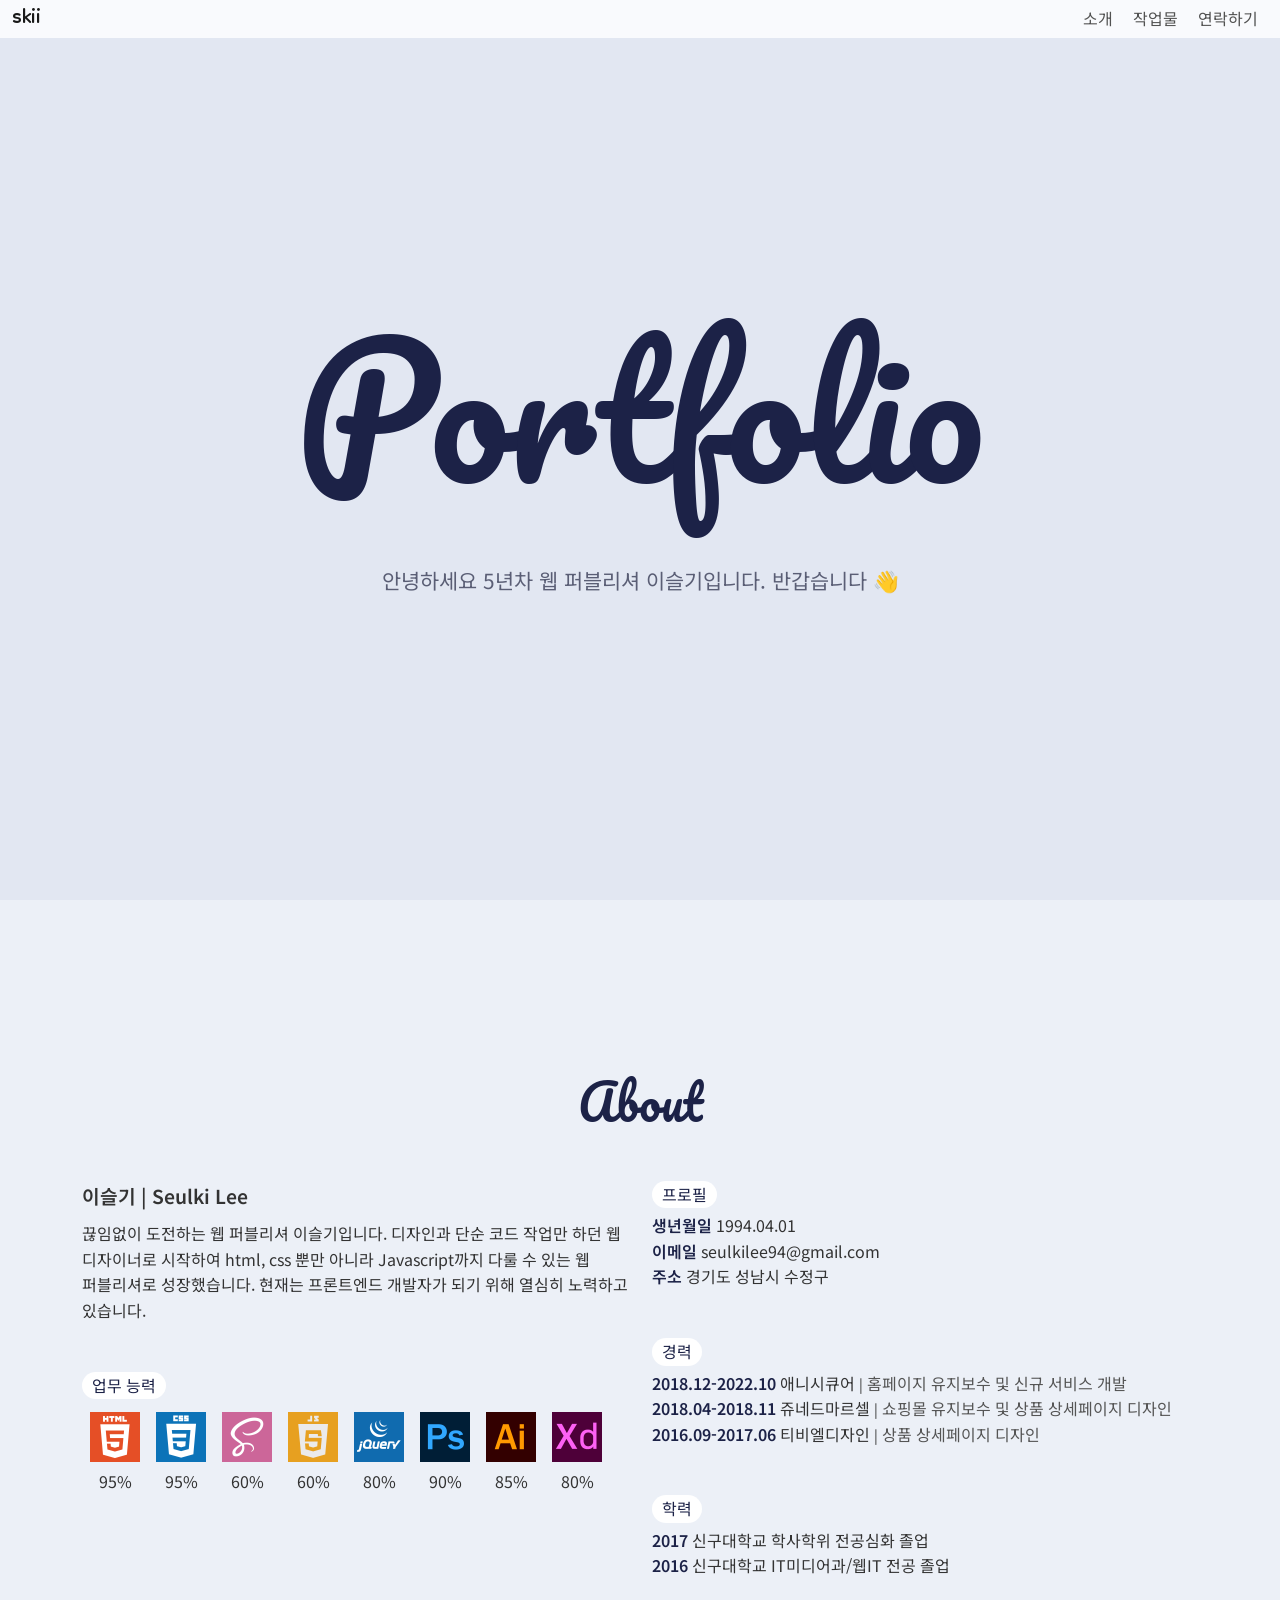
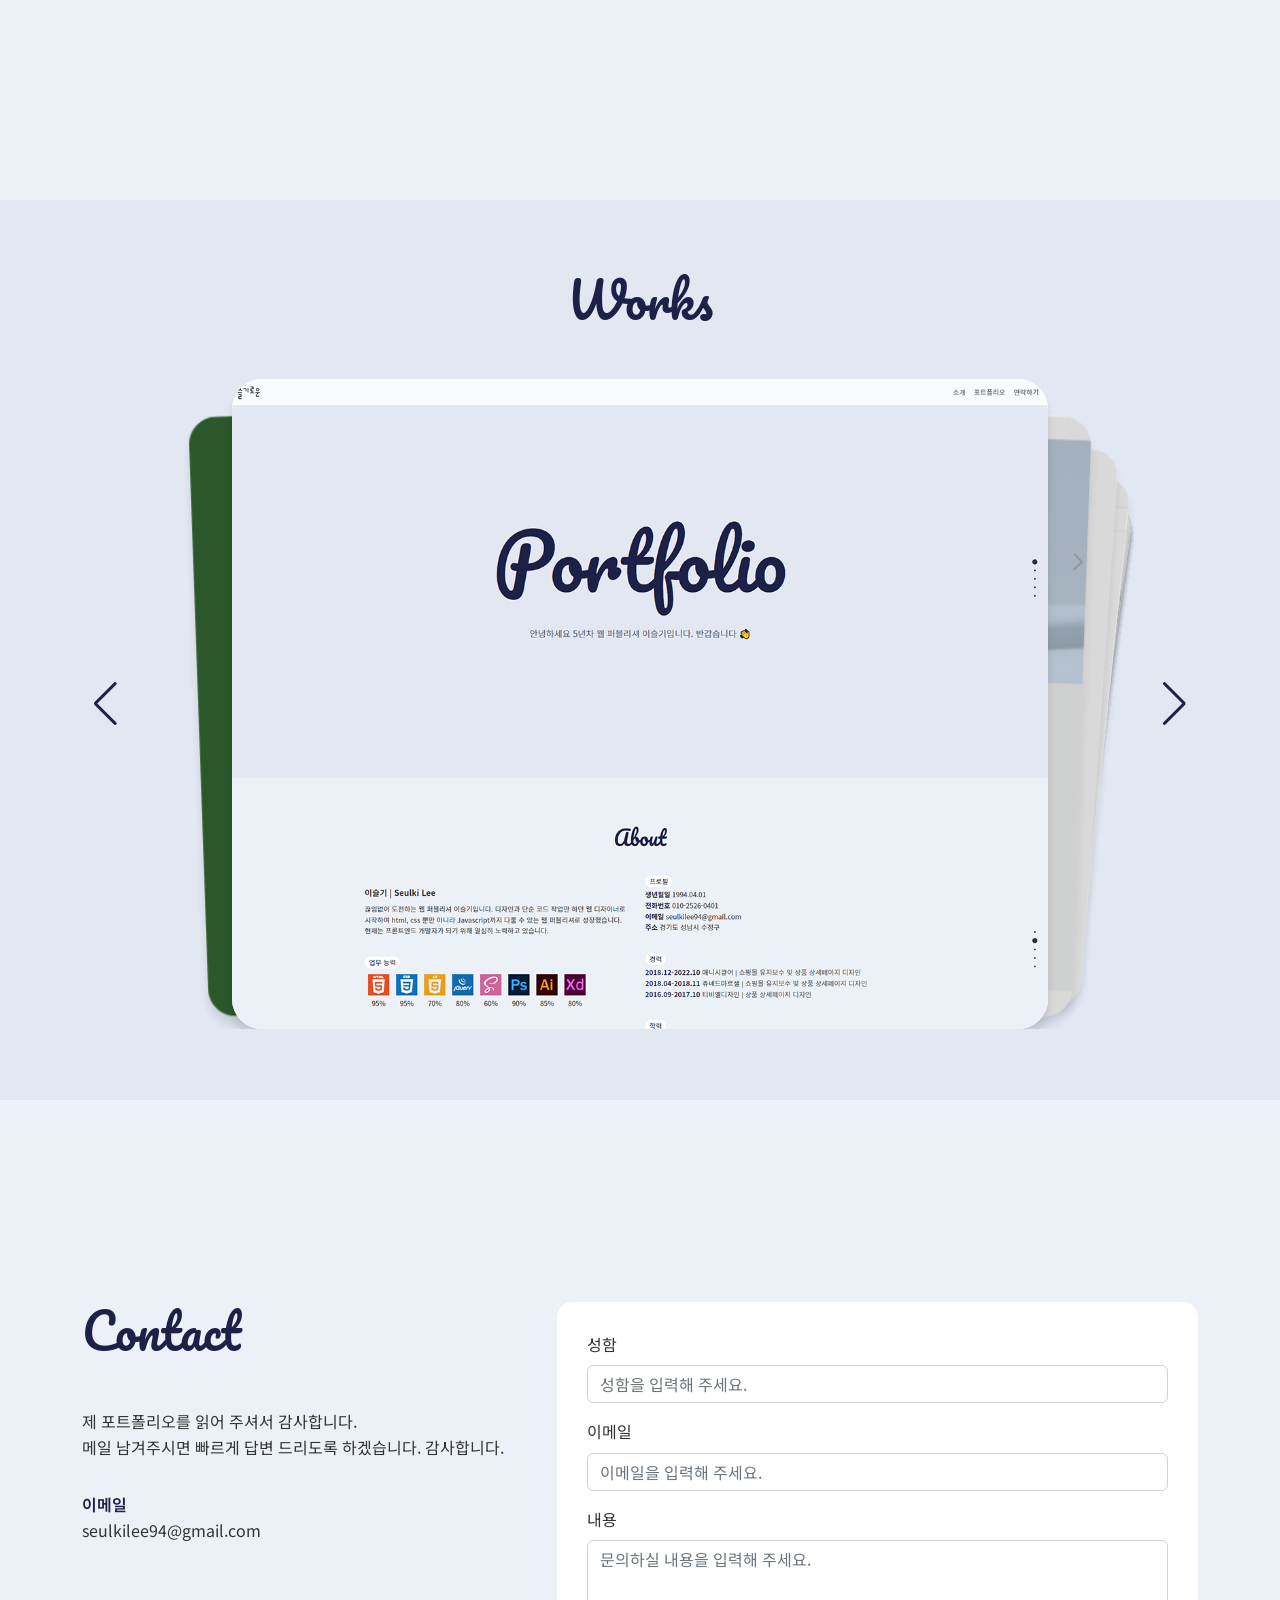
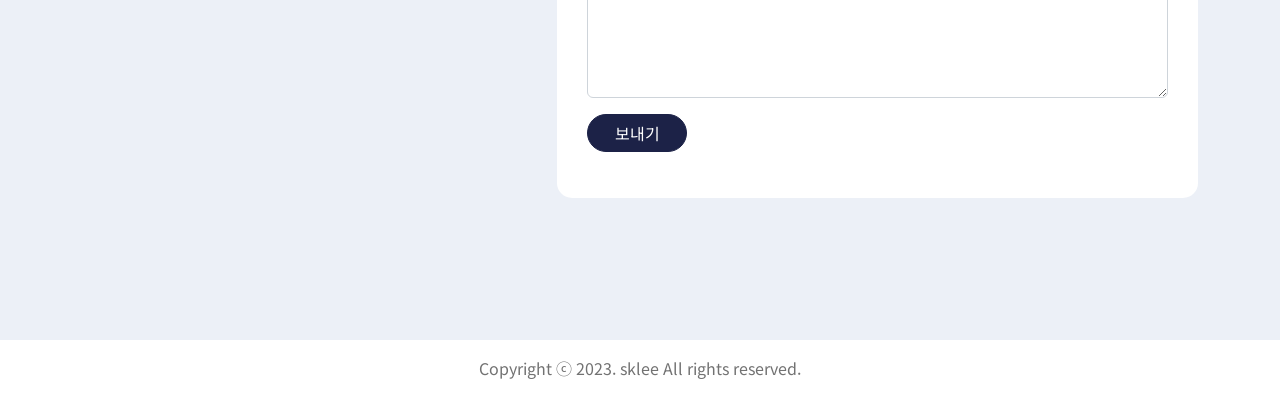
==== commit 893a953b: "클로드: 로고 변경" ====
--- a/index.html
+++ b/index.html
@@ -37,7 +37,7 @@
         <header>
             <nav class="navbar navbar-expand-lg bg-light fixed-top">
                 <div class="container-fluid">
-                    <h1 class="header__logo"><a class="navbar-brand" href="#intro" data-menuanchor="intro">슬기로운</a></h1>
+                    <h1 class="header__logo"><a class="navbar-brand" href="#intro" data-menuanchor="intro">skii</a></h1>
                     
                     <h2 class="no-visible">메인 메뉴</h2>
                     <ul class=" d-flex menu" id="topMenu">
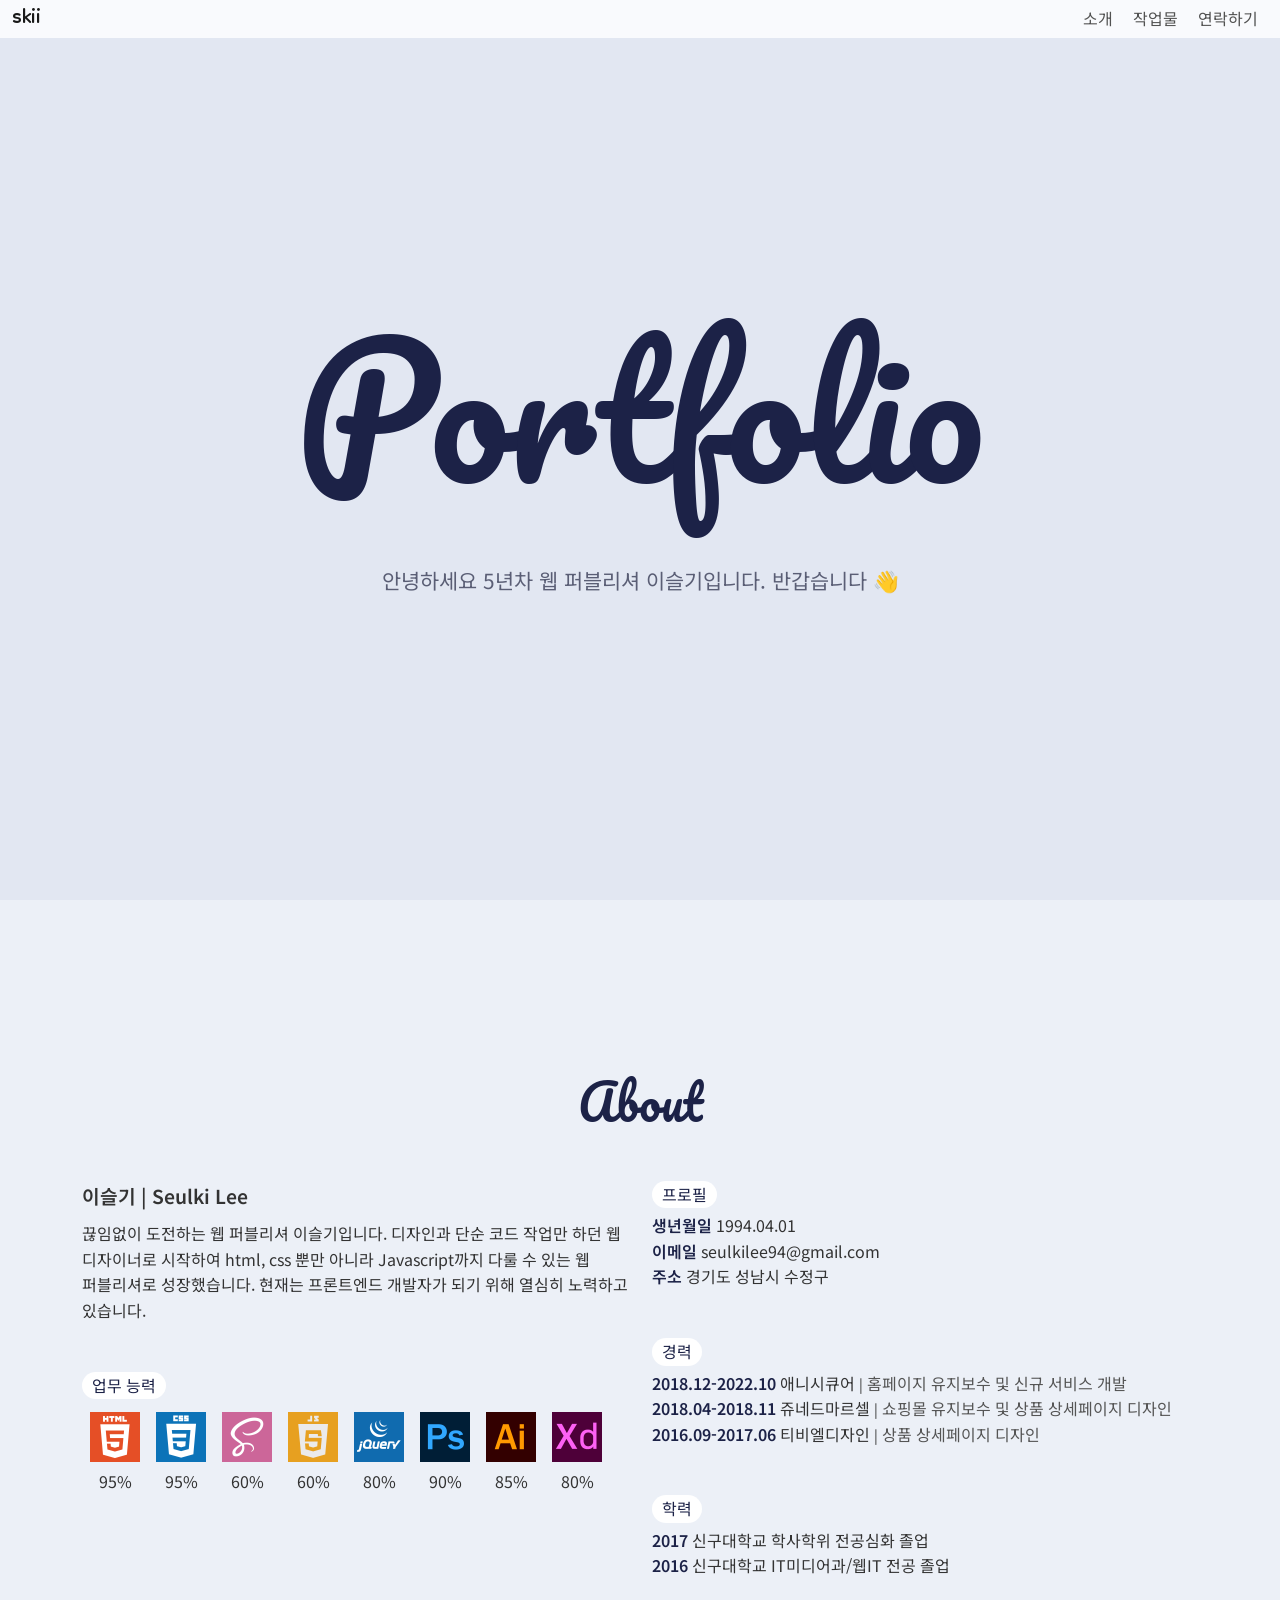
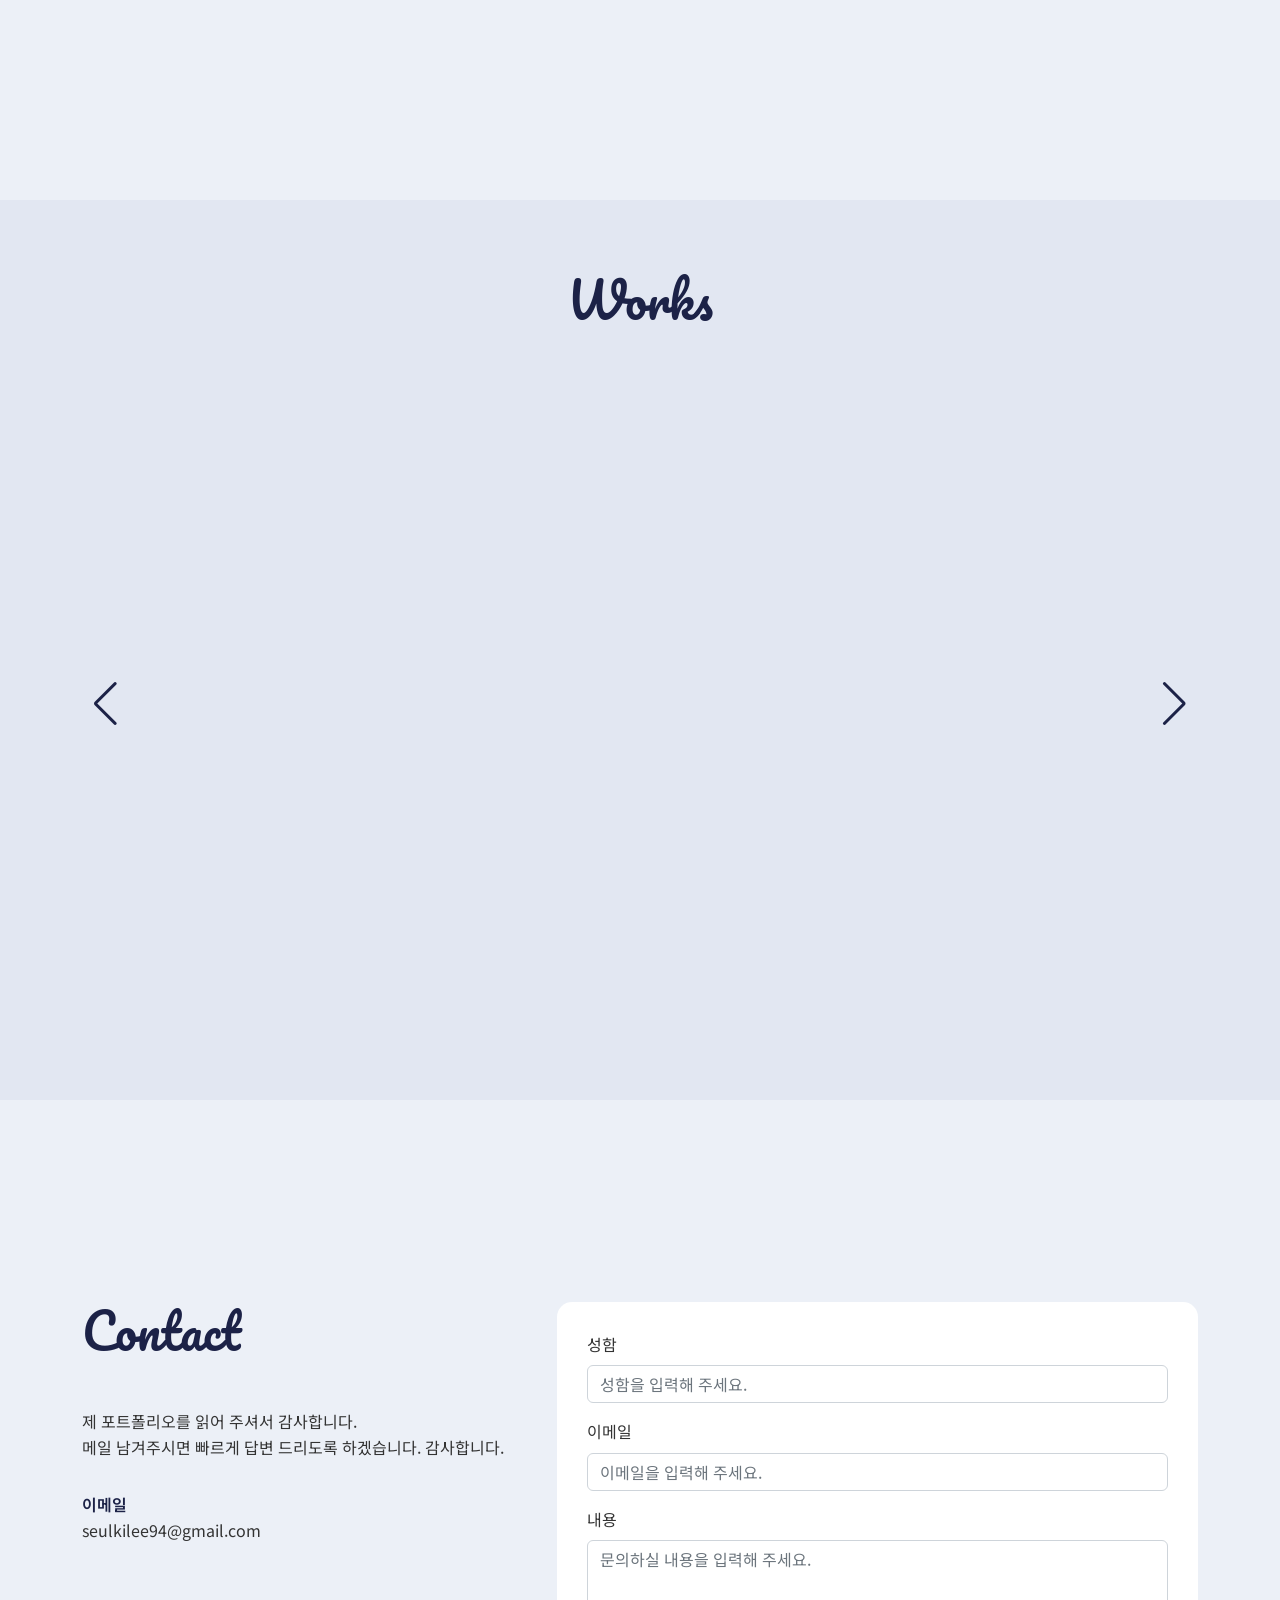
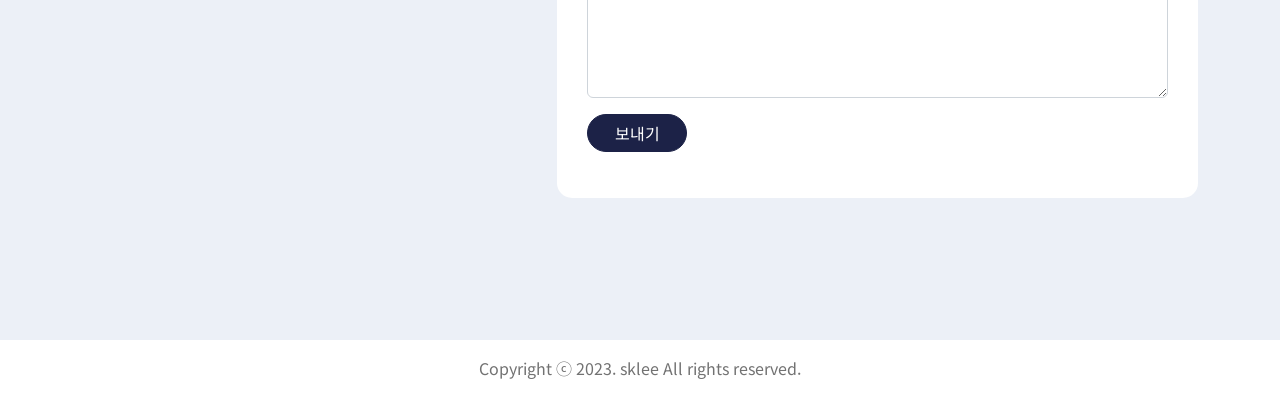
==== commit ec448dfe: "클로드: 이미지 경로 변경" ====
--- a/index.html
+++ b/index.html
@@ -1,7 +1,7 @@
 <!DOCTYPE html>
 <html lang="ko">
     <head>
-        <link rel='shortcut icon'  href='/static/img/favicon.ico'>
+        <link rel='shortcut icon'  href='./static/img/favicon.ico'>
         <meta charset="UTF-8">
         <meta http-equiv="X-UA-Compatible" content="IE=edge">
         <meta name="viewport" content="width=device-width,initial-scale=1">
@@ -15,7 +15,7 @@
         <meta property="og:type" content="website">
         <meta property="og:title" content="이슬기 웹 포트폴리오">
         <meta property="og:description" content="웹 퍼블리셔 이슬기의 포트폴리오입니다.">
-        <meta property="og:image" content="/static/img/og-img.png">
+        <meta property="og:image" content="./static/img/og-img.png">
         <meta property="og:url" content="https://sklee.kr">
         <title>
             이슬기 | 웹 퍼블리셔 포트폴리오
@@ -23,15 +23,15 @@
         
 
         <!-- CSS Files -->
-        <link href="/static/css/bootstrap.min.css" rel="stylesheet" >
-        <link href="/static/css/fullpage.min.css" rel="stylesheet" >
-        <link href="/static/css/swiper.min.css" rel="stylesheet" >
-        <link href="/static/css/reset.css" rel="stylesheet" >
+        <link href="./static/css/bootstrap.min.css" rel="stylesheet" >
+        <link href="./static/css/fullpage.min.css" rel="stylesheet" >
+        <link href="./static/css/swiper.min.css" rel="stylesheet" >
+        <link href="./static/css/reset.css" rel="stylesheet" >
         <link rel="preconnect" href="https://fonts.googleapis.com">
         <link rel="preconnect" href="https://fonts.gstatic.com" crossorigin>
         <link href="https://fonts.googleapis.com/css2?family=Dongle:wght@400;700&family=Noto+Sans+KR:wght@100;300;400;500;700;900&family=Pacifico&display=swap" rel="stylesheet">
 
-        <link href="/static/css/style.css" rel="stylesheet" >
+        <link href="./static/css/style.css" rel="stylesheet" >
     </head>
     <body>
         <header>
@@ -74,36 +74,36 @@
                                 <div class="title">업무 능력</div>
                                 <ul>
                                     <li>
-                                        <img src="/static/img/skill1.png" alt="HTML">
+                                        <img src="./static/img/skill1.png" alt="HTML">
                                         <p><span id="count1"></span>%</p>
                                     </li>
                                     <li>
-                                        <img src="/static/img/skill2.png" alt="css">
+                                        <img src="./static/img/skill2.png" alt="css">
                                         <p><span id="count2"></span>%</p>
                                     </li>
                                     <li>
-                                        <img src="/static/img/skill8.png" alt="Sass">
+                                        <img src="./static/img/skill8.png" alt="Sass">
                                         <p><span id="count8"></span>%</p>
                                     </li>
                                     <li>
-                                        <img src="/static/img/skill3.png" alt="Javascript">
+                                        <img src="./static/img/skill3.png" alt="Javascript">
                                         <p><span id="count3"></span>%</p>
                                     </li>
                                     <li>
-                                        <img src="/static/img/skill4.png" alt="jquery">
+                                        <img src="./static/img/skill4.png" alt="jquery">
                                         <p><span id="count4"></span>%</p>
                                     </li>
                                     
                                     <li>
-                                        <img src="/static/img/skill5.png" alt="Photoshop">
+                                        <img src="./static/img/skill5.png" alt="Photoshop">
                                         <p><span id="count5"></span>%</p>
                                     </li>
                                     <li>
-                                        <img src="/static/img/skill6.png" alt="Illustrator">
+                                        <img src="./static/img/skill6.png" alt="Illustrator">
                                         <p><span id="count6"></span>%</p>
                                     </li>
                                     <li>
-                                        <img src="/static/img/skill7.png" alt="Xd">
+                                        <img src="./static/img/skill7.png" alt="Xd">
                                         <p><span id="count7"></span>%</p>
                                     </li>
                                 </ul>
@@ -144,7 +144,7 @@
                         <div class="swiper-wrapper">
                             <div class="swiper-slide" >
                                 <div>
-                                    <div class="thumb" style="background-image: url(/static/img/thumb1.png);">
+                                    <div class="thumb" style="background-image: url(./static/img/thumb1.png);">
                                         <span class="ir-so">2023년 제작한 포트폴리오 화면 캡쳐</span>
                                     </div>
                                     <div class="hover">
@@ -167,7 +167,7 @@
                             </div>
                             <div class="swiper-slide" >
                                 <div>
-                                    <div class="thumb" style="background-image: url(/static/img/thumb2.png);">
+                                    <div class="thumb" style="background-image: url(./static/img/thumb2.png);">
                                         <span class="ir-so">VR호스트 브랜드 메인페이지 캡쳐</span>
                                     </div>
                                     <div class="hover">
@@ -187,7 +187,7 @@
                             </div>
                             <div class="swiper-slide" >
                                 <div>
-                                    <div class="thumb" style="background-image: url(/static/img/thumb10.png);">
+                                    <div class="thumb" style="background-image: url(./static/img/thumb10.png);">
                                         <span class="ir-so">이미지빌더 내부 편집기 화면 캡쳐</span>
                                     </div>
                                     <div class="hover">
@@ -209,7 +209,7 @@
                             </div>
                             <div class="swiper-slide" >
                                 <div>
-                                    <div class="thumb" style="background-image: url(/static/img/thumb4.png);">
+                                    <div class="thumb" style="background-image: url(./static/img/thumb4.png);">
                                         <span class="ir-so">닷홈 결제 페이지 캡쳐</span>
                                     </div>
                                     <div class="hover">
@@ -227,7 +227,7 @@
                             </div>
                             <div class="swiper-slide" >
                                 <div>
-                                    <div class="thumb" style="background-image: url(/static/img/thumb9.png);">
+                                    <div class="thumb" style="background-image: url(./static/img/thumb9.png);">
                                         <span class="ir-so">닷홈빌더 내부 편집기 화면 캡쳐</span>
                                     </div>
                                     <div class="hover">
@@ -250,7 +250,7 @@
                             </div>
                             <div class="swiper-slide" >
                                 <div>
-                                    <div class="thumb" style="background-image: url(/static/img/thumb6.jpg);">
+                                    <div class="thumb" style="background-image: url(./static/img/thumb6.jpg);">
                                         <span class="ir-so">닷홈빌더의 건축 템플릿 메인페이지 캡쳐</span>
                                     </div>
                                     <div class="hover">
@@ -270,7 +270,7 @@
                             </div>
                             <div class="swiper-slide" >
                                 <div>
-                                    <div class="thumb" style="background-image: url(/static/img/thumb5.png);">
+                                    <div class="thumb" style="background-image: url(./static/img/thumb5.png);">
                                         <span class="ir-so">상품 상세페이지 템플릿 예시 이미지</span>
                                     </div>
                                     <div class="hover">
@@ -290,7 +290,7 @@
                             </div>
                             <div class="swiper-slide" >
                                 <div>
-                                    <div class="thumb" style="background-image: url(/static/img/thumb3.png);">
+                                    <div class="thumb" style="background-image: url(./static/img/thumb3.png);">
                                         <span class="ir-so">2018년 제작한 포트폴리오 화면 캡쳐</span>
                                     </div>
                                     <div class="hover">
@@ -310,7 +310,7 @@
                             </div>
                             <div class="swiper-slide" >
                                 <div>
-                                    <div class="thumb" style="background-image: url(/static/img/thumb8.png);">
+                                    <div class="thumb" style="background-image: url(./static/img/thumb8.png);">
                                     </div>
                                     <div class="hover">
                                         <div class="wrap">
@@ -329,7 +329,7 @@
                             </div>
                             <div class="swiper-slide" >
                                 <div>
-                                    <div class="thumb" style="background-image: url(/static/img/thumb6.png);">
+                                    <div class="thumb" style="background-image: url(./static/img/thumb6.png);">
                                     </div>
                                     <div class="hover">
                                         <div class="wrap">
@@ -347,7 +347,7 @@
                             </div>
                             <div class="swiper-slide" >
                                 <div>
-                                    <div class="thumb" style="background-image: url(/static/img/thumb7.png);">
+                                    <div class="thumb" style="background-image: url(./static/img/thumb7.png);">
                                     </div>
                                     <div class="hover">
                                         <div class="wrap">
@@ -423,11 +423,11 @@
 
 
         <!--    JS Files   -->
-        <script src="/static/js/jquery-3.6.3.min.js"></script>
-        <script src="/static/js/bootstrap.min.js"></script>
-        <script src="/static/js/swiper.min.js" ></script>
-        <script src="https://www.google.com/recaptcha/api.js?render=6LfIHtEjAAAAAP_CZ_umI3k7exH9vcJAMZcEPTzt"></script>
-        <script src="/static/js/form-submission-handler.js" ></script>
+        <script src="./static/js/jquery-3.6.3.min.js"></script>
+        <script src="./static/js/bootstrap.min.js"></script>
+        <script src="./static/js/swiper.min.js" ></script>
+        <script src="https://www.google.com/recaptcha/api.js?render=6LesdMksAAAAAJRo2V_B-OXCixqWNg12GNodUXCo"></script>
+        <script src="./static/js/form-submission-handler.js" ></script>
         
         <script>
             var pcCheck;
